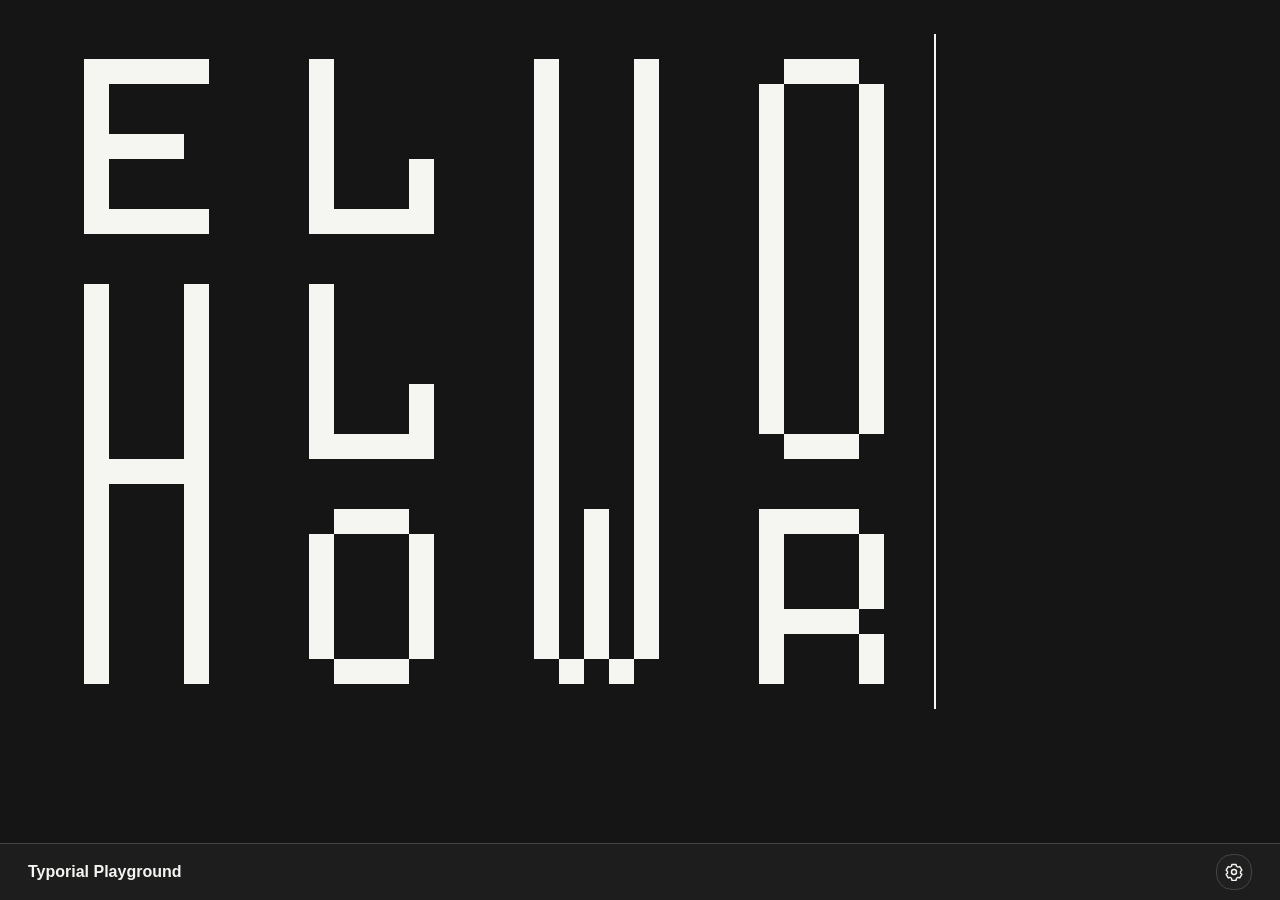
==== index.html @ 368f644c "index" ====
<!doctype html>
<html lang="en" data-theme="dark">
  <head>
    <meta charset="utf-8" />
    <meta name="viewport" content="width=device-width,initial-scale=1" />
    <title>Typorial Playground</title>
    <style>
    </style>
    <link rel="stylesheet" href="style/style.css" />
  </head>
  <body>
    <div class="app controls-collapsed">
      <main class="stage" aria-label="Typorial typing canvas">
        <div id="words" class="words"></div>
        <textarea
          id="keyboardCapture"
          class="keyboard-capture"
          aria-label="Type on the Typorial canvas"
          autocomplete="off"
          autocapitalize="characters"
          spellcheck="false"
        ></textarea>
      </main>

      <div class="controls-dock">
        <header class="controls-header">
          <h1>Typorial Playground</h1>
      <button
        id="controlsToggle"
        class="controls-toggle"
        type="button"
        aria-controls="controls"
        aria-expanded="false"
        aria-label="Show controls"
        title="Show controls"
      >
        <svg class="settings-icon" aria-hidden="true" width="20" height="20" viewBox="0 0 24 24" fill="none" stroke="currentColor" stroke-width="1.7" stroke-linecap="round" stroke-linejoin="round">
          <path d="m9.5 3-.5 2.1-1.8 1-2.1-.6-2.5 4.3 1.6 1.5v2.1l-1.6 1.4 2.5 4.3 2.1-.6 1.8 1 .5 2.5h5l.5-2.5 1.8-1 2.1.6 2.5-4.3-1.6-1.4v-2.1l1.6-1.5-2.5-4.3-2.1.6-1.8-1-.5-2.1Z" />
          <circle cx="12" cy="12" r="3" />
        </svg>
        <svg class="close-icon" aria-hidden="true" width="20" height="20" viewBox="0 0 24 24" fill="none" stroke="currentColor" stroke-width="1.7" stroke-linecap="round">
          <path d="M6 6l12 12M18 6 6 18" />
        </svg>
      </button>
        </header>
      <aside id="controls" class="controls">
        <div class="control-group">
        <label for="themeMode">Appearance</label>
        <select id="themeMode">
          <option value="dark" selected>Dark</option>
          <option value="light">Light</option>
        </select>
        </div>

        <div class="control-group">
        <label for="glyphDesign">Glyph design</label>
        <select id="glyphDesign">
          <option value="rounded" selected>Rounded serif</option>
          <option value="geometric">Geometric</option>
        </select>
        </div>

        <div class="control-group">
        <label for="scale">Scale</label>
        <div class="row">
          <input id="scale" type="range" min="2" max="12" step="1" value="2" />
          <span class="value"><span id="scaleVal">2</span> px</span>
        </div>
        </div>

        <div class="control-group">
        <label for="wordSpace">Word spacing</label>
        <div class="row">
          <input
            id="wordSpace"
            type="range"
            min="0"
            max="2"
            step="0.1"
            value="0.5"
          />
          <span class="value"><span id="wordSpaceVal">0.5</span> cells</span>
        </div>
        </div>

        <div class="control-group">
        <label for="lineHeight">Line height</label>
        <div class="row">
          <input
            id="lineHeight"
            type="range"
            min="1"
            max="3"
            step="0.1"
            value="1.1"
          />
          <span class="value"><span id="lineHeightVal">1.0</span>×</span>
        </div>
        </div>

        <fieldset class="logic-options">
          <legend>Typesetting path</legend>
          <div class="logic-grid">
            <label class="logic-option">
              <input type="radio" name="typesettingLogic" value="spiral-expanded" checked aria-label="Large-start spiral" />
              <code class="logic-matrix">123<br />163<br />154</code>
            </label>
            <label class="logic-option">
              <input type="radio" name="typesettingLogic" value="spiral-lower" aria-label="Spiral ↑" />
              <code class="logic-matrix">345<br />296<br />187</code>
            </label>
            <label class="logic-option">
              <input type="radio" name="typesettingLogic" value="snake-lower" aria-label="Snake ↑" />
              <code class="logic-matrix">349<br />258<br />167</code>
            </label>
            <label class="logic-option">
              <input type="radio" name="typesettingLogic" value="spiral-upper" aria-label="Spiral ↓" />
              <code class="logic-matrix">187<br />296<br />345</code>
            </label>
            <label class="logic-option">
              <input type="radio" name="typesettingLogic" value="snake-upper" aria-label="Columns ↓↓↑" />
              <code class="logic-matrix">149<br />258<br />367</code>
            </label>
            <label class="logic-option">
              <input type="radio" name="typesettingLogic" value="latin-flow" aria-label="Latin flow" />
              <code class="logic-matrix">123<br />145<br />675</code>
            </label>
          </div>
        </fieldset>

        <div class="display-options">
        <label class="row toggle-option"><input id="showCells" type="checkbox" /><span>Show cell boundaries</span></label>

        <label class="row toggle-option"><input id="showPixels" type="checkbox" /><span>Show pixel grid</span></label>

        <label class="row toggle-option"><input id="showNumbers" type="checkbox" /><span>Show placement numbers</span></label>

        <label class="row toggle-option"><input id="preserveLineBreaks" type="checkbox" /><span>Preserve line breaks</span></label>

        <label class="row toggle-option"><input id="showLabels" type="checkbox"/><span>Show standard wording</span></label>

        <label class="row toggle-option"><input id="apostropheMarker" type="checkbox" checked /><span>Experimental apostrophe marker</span></label>
        </div>
        <div class="idle-config">
          <label for="idleSamplesFile">Idle phrases · JSON</label>
          <input id="idleSamplesFile" type="file" accept=".json,application/json" aria-describedby="idleSamplesStatus" />
          <span id="idleSamplesStatus" role="status"></span>
        </div>
      </aside>



      </div>
    </div>

    <script src="script/glyphs.generated.js"></script>
    <script>
      window.TYPORIAL_GLYPH_SETS = { rounded: window.TYPORIAL_GLYPHS };
    </script>
    <script src="script/glyphs2.generated.js"></script>
    <script>
      window.TYPORIAL_GLYPH_SETS.geometric = window.TYPORIAL_GLYPHS;
      window.TYPORIAL_GLYPHS = window.TYPORIAL_GLYPH_SETS.rounded;
    </script>
    <script src="script/idle.js"></script>
    <script src="script/script.js"></script>
  </body>
</html>
---- style/style.css ----
:root {
        color-scheme: dark;
        --bg: #151515;
        --panel: #202020;
        --panel-bg: rgba(32,32,32,.8);
        --ink: #f5f5f2;
        --muted: #aaa;
        --line: #444;
        --pixel-grid: #484848;
        --number-bg: rgba(32,32,32,.85);
      }
      :root[data-theme="light"] {
        color-scheme: light;
        --bg: #f5f5f2;
        --panel: #ffffff;
        --panel-bg: rgba(255,255,255,.8);
        --ink: #111;
        --muted: #666;
        --line: #d8d8d2;
        --pixel-grid: #ddd;
        --number-bg: rgba(255,255,255,.75);
      }
      * {
        box-sizing: border-box;
      }
      body {
        margin: 0;
        font-family: Arial, Helvetica, sans-serif;
        background: var(--bg);
        color: var(--ink);
      }
      .app {
        display: grid;
        grid-template-rows: minmax(0, 1fr) auto;
        height: 100vh;
        height: 100dvh;
      }
      .controls-dock {
        position: relative;
        min-width: 0;
        border-top: 1px solid var(--line);
        background: var(--panel-bg);
      }
      .controls-header {
        display: flex;
        align-items: center;
        justify-content: space-between;
        gap: 16px;
        padding: 10px 28px;
      }
      .controls {
        display: grid;
        grid-template-columns: repeat(5, minmax(0, 1fr));
        gap: 18px 24px;
        padding: 8px 28px 18px;
        background: transparent;
        max-height: 45vh;
        max-height: 45dvh;
        overflow: auto;
      }
      .control-group { min-width: 0; }
      .control-group > label { margin: 0 0 8px; }
      .control-group .row { margin: 0; }
      .display-options {
        grid-column: span 3;
        display: grid;
        grid-template-columns: repeat(3, minmax(0, 1fr));
        gap: 10px 20px;
        align-content: center;
      }
      .row.toggle-option {
        justify-content: flex-start;
        gap: 8px;
        margin: 0;
        font-size: 12px;
        font-weight: 400;
        cursor: pointer;
      }
      .app.controls-collapsed .controls {
        display: none;
      }
      .controls-toggle {
        display: grid;
        place-items: center;
        flex: 0 0 auto;
        width: 36px;
        height: 36px;
        padding: 0;
        border: 1px solid var(--line);
        border-radius: 16px;
        background: var(--panel);
        color: var(--ink);
        font: 24px/1 Arial, Helvetica, sans-serif;
        cursor: pointer;
      }
      .controls-toggle .settings-icon {
        display: none;
      }
      .app.controls-collapsed .controls-toggle .settings-icon {
        display: block;
      }
      .app.controls-collapsed .controls-toggle .close-icon {
        display: none;
      }
      .controls-toggle:hover {
        background: var(--bg);
      }
      .controls-toggle:focus-visible {
        outline: 2px solid var(--ink);
        outline-offset: 2px;
      }
      .controls-header h1 {
        margin: 0;
        font-size: 16px;
      }
      label {
        display: block;
        font-size: 12px;
        font-weight: 700;
        margin: 18px 0 7px;
      }
      #glyphDesign,
      #themeMode {
        width: 100%;
        padding: 10px 12px;
        border: 1px solid var(--line);
        border-radius: 6px;
        background: var(--panel);
        color: var(--ink);
        font: inherit;
        font-size: 13px;
        cursor: pointer;
      }
      #glyphDesign:focus-visible,
      #themeMode:focus-visible {
        outline: 2px solid var(--ink);
        outline-offset: 2px;
      }
      input[type="range"] {
        width: 100%;
      }
      .row {
        display: flex;
        align-items: center;
        justify-content: space-between;
        gap: 10px;
        margin: 10px 0;
        font-size: 13px;
      }
      .row input[type="checkbox"] {
        flex: 0 0 auto;
        margin: 0;
        transform: scale(1.15);
      }
      .value {
        color: var(--muted);
        min-width: 48px;
        text-align: right;
      }
      .logic-options {
        border: 0;
        margin: 0;
        min-width: 0;
        grid-column: span 2;
        padding: 0;
      }
      .logic-options legend {
        margin-bottom: 8px;
        padding: 0;
        font-size: 12px;
        font-weight: 700;
      }
      .logic-grid {
        display: grid;
        grid-template-columns: repeat(6, minmax(0, 1fr));
        gap: 6px;
      }
      .logic-option {
        display: grid;
        position: relative;
        justify-content: center;
        align-items: center;
        gap: 6px;
        margin: 0;
        padding: 8px;
        border: 1px solid var(--line);
        border-radius: 7px;
        cursor: pointer;
      }
      .logic-option:has(input:checked) {
        border-color: var(--ink);
        background: var(--bg);
      }
      .logic-option input {
        position: absolute;
        width: 1px;
        height: 1px;
        opacity: 0;
      }
      .logic-option:has(input:focus-visible) {
        outline: 2px solid var(--ink);
        outline-offset: 2px;
      }
      .logic-matrix {
        font: 13px/1.2 monospace;
        letter-spacing: 0.12em;
        text-align: center;
      }
      .stage {
        min-height: 0;
        min-width: 0;
        padding: 34px;
        overflow: auto;
        position: relative;
        cursor: text;
      }
      .words {
        display: flex;
        gap: 0;
        flex-wrap: wrap;
        align-items: flex-start;
      }
      .space-token {
        flex: 0 0 auto;
        height: 1px;
      }
      .line-break-token {
        flex: 0 0 100%;
        width: 100%;
        height: 0;
      }
      .paragraph-break-marker {
        flex: 0 0 auto;
        background: var(--ink);
        border-left-style: solid;
        border-left-color: var(--ink);
        print-color-adjust: exact;
        -webkit-print-color-adjust: exact;
      }
      .punctuation-token {
        flex: 0 0 auto;
      }
      .keep-with-previous {
        display: flex;
        flex: 0 0 auto;
        align-items: flex-start;
      }
      .punctuation-visual {
        display: flex;
        align-items: flex-end;
      }
      .words:empty::before {
        content: "Click anywhere and start typing";
        color: var(--muted);
        font-size: 14px;
      }
      .stage:focus-within .words:empty::before {
        content: "Start typing";
      }
      .keyboard-capture {
        position: fixed;
        width: 1px;
        height: 1px;
        padding: 0;
        border: 0;
        opacity: 0;
        pointer-events: none;
        resize: none;
      }
      .canvas-caret {
        width: 2px;
        height: var(--caret-height, 54px);
        background: var(--ink);
        opacity: 0;
      }
      .stage:focus-within .canvas-caret {
        opacity: 1;
        animation: caret-blink 1s steps(1, end) infinite;
      }
      @keyframes caret-blink {
        50% {
          opacity: 0;
        }
      }
      .word {
        display: grid;
        grid-template-rows: repeat(3, auto);
        position: relative;
      }
      .cell {
        position: relative;
        overflow: visible;
      }
      .cell.debug {
        outline: 1px solid #777;
        outline-offset: -1px;
      }
      .glyph {
        display: block;
        image-rendering: pixelated;
      }
      .pixel {
        shape-rendering: crispEdges;
      }
      .word-label {
        margin-top: 8px;
        font-size: 11px;
        color: var(--muted);
        text-align: center;
        font-family: monospace;
      }
      @media (max-width: 800px) {
        .controls-header { padding: 10px 18px; }
        .controls {
          grid-template-columns: repeat(2, minmax(0, 1fr));
          gap: 16px;
          padding: 18px;
        }
        .logic-options, .display-options { grid-column: 1 / -1; }
        .display-options { grid-template-columns: repeat(2, minmax(0, 1fr)); }
        .stage { padding: 24px 18px; }
      }

    @media print {
  :root, :root[data-theme="light"] {
    color-scheme: light;
    --bg: #fff;
    --panel: #fff;
    --ink: #111;
    --muted: #666;
    --line: #d8d8d2;
    --pixel-grid: #ddd;
    --number-bg: rgba(255,255,255,.75);
  }

  .controls-dock {
    display: none !important;
  }

  .app {
    height: auto;
    display: block;
  }

  .stage {
    padding: 0;
    overflow: visible;
  }

  .canvas-caret,
  .words:empty::before {
    display: none !important;
  }
}

      .idle-config {
        grid-column: 1 / -1;
        display: flex;
        flex-wrap: wrap;
        align-items: center;
        gap: 8px 16px;
        border-top: 1px solid var(--line);
        padding-top: 12px;
        font-size: 12px;
      }
      .idle-config label { margin: 0; }
      .idle-config input { max-width: 100%; font: inherit; }
      #idleSamplesStatus { color: var(--muted); }
      .idle-playing .canvas-caret {
        opacity: 1;
        animation: caret-blink 1s steps(1, end) infinite;
      }
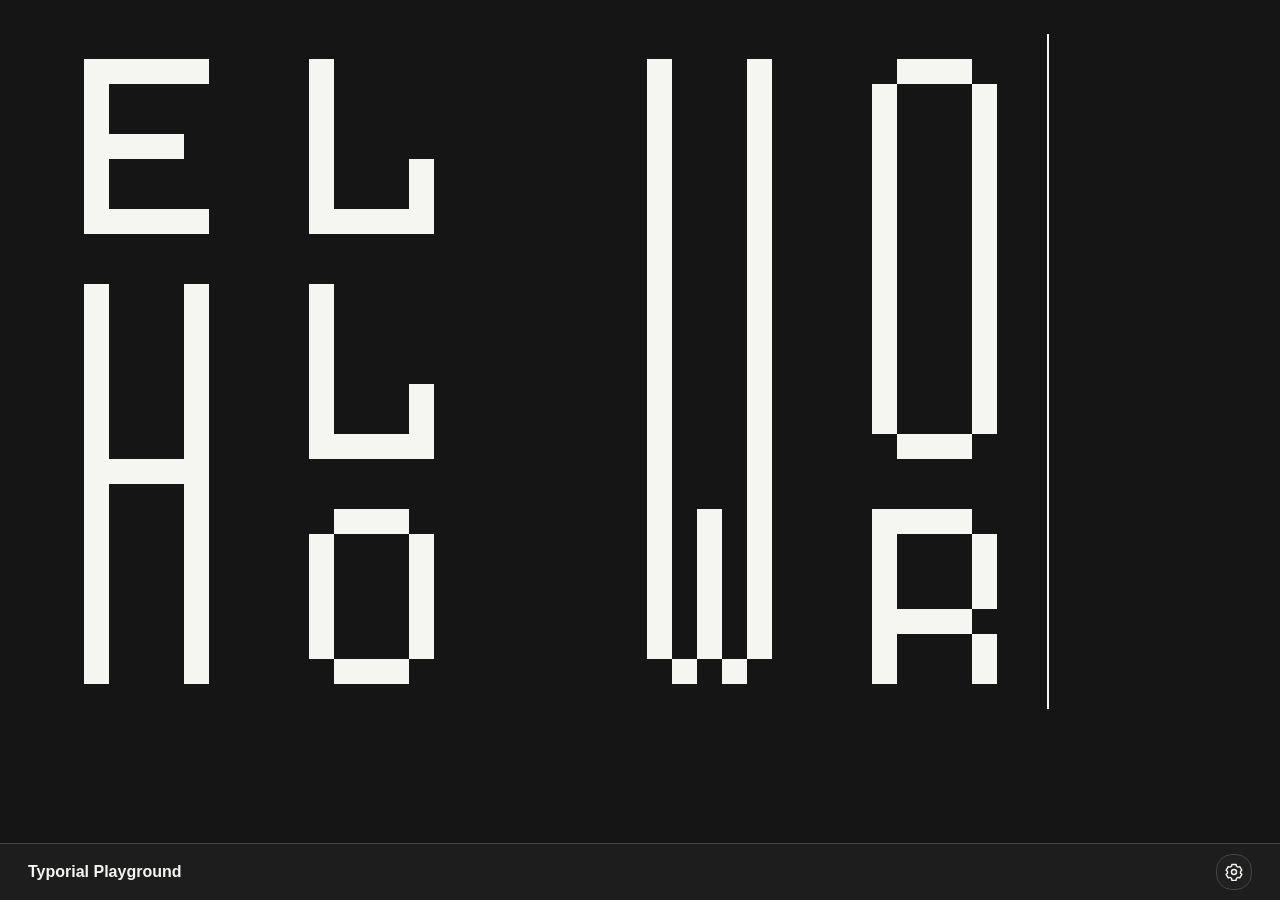
==== commit 13ddb85e: "safari spacing issue" ====
--- a/index.html
+++ b/index.html
@@ -63,8 +63,8 @@
         <div class="control-group">
         <label for="scale">Scale</label>
         <div class="row">
-          <input id="scale" type="range" min="2" max="12" step="1" value="2" />
-          <span class="value"><span id="scaleVal">2</span> px</span>
+          <input id="scale" type="range" min="2" max="12" step="1" value="6" />
+          <span class="value"><span id="scaleVal">6</span> px</span>
         </div>
         </div>
 
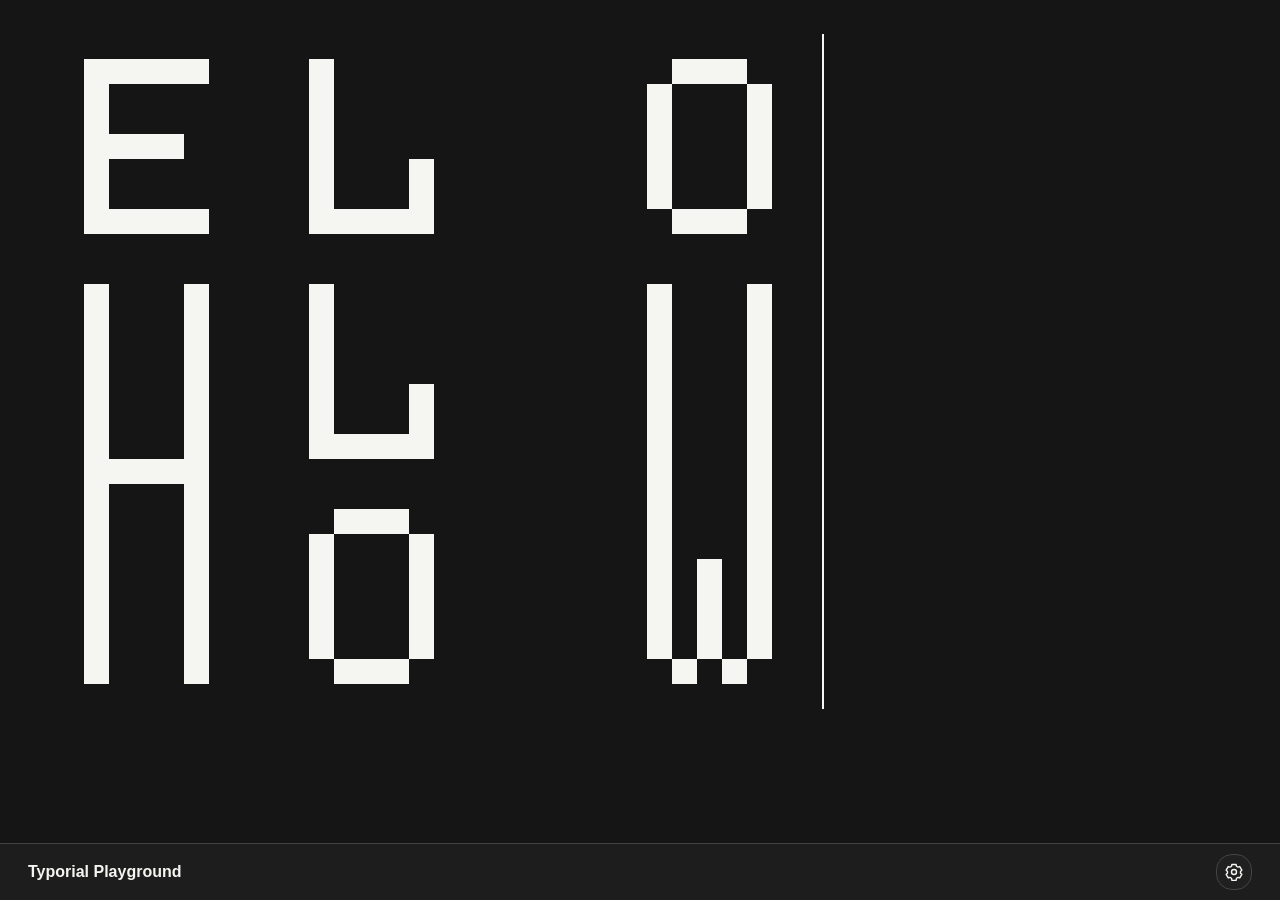
==== commit 5bd012df: "final updates" ====
--- a/index.html
+++ b/index.html
@@ -141,11 +141,6 @@
 
         <label class="row toggle-option"><input id="apostropheMarker" type="checkbox" checked /><span>Experimental apostrophe marker</span></label>
         </div>
-        <div class="idle-config">
-          <label for="idleSamplesFile">Idle phrases · JSON</label>
-          <input id="idleSamplesFile" type="file" accept=".json,application/json" aria-describedby="idleSamplesStatus" />
-          <span id="idleSamplesStatus" role="status"></span>
-        </div>
       </aside>
 
 
--- a/style/style.css
+++ b/style/style.css
@@ -354,19 +354,6 @@
   }
 }
 
-      .idle-config {
-        grid-column: 1 / -1;
-        display: flex;
-        flex-wrap: wrap;
-        align-items: center;
-        gap: 8px 16px;
-        border-top: 1px solid var(--line);
-        padding-top: 12px;
-        font-size: 12px;
-      }
-      .idle-config label { margin: 0; }
-      .idle-config input { max-width: 100%; font: inherit; }
-      #idleSamplesStatus { color: var(--muted); }
       .idle-playing .canvas-caret {
         opacity: 1;
         animation: caret-blink 1s steps(1, end) infinite;
